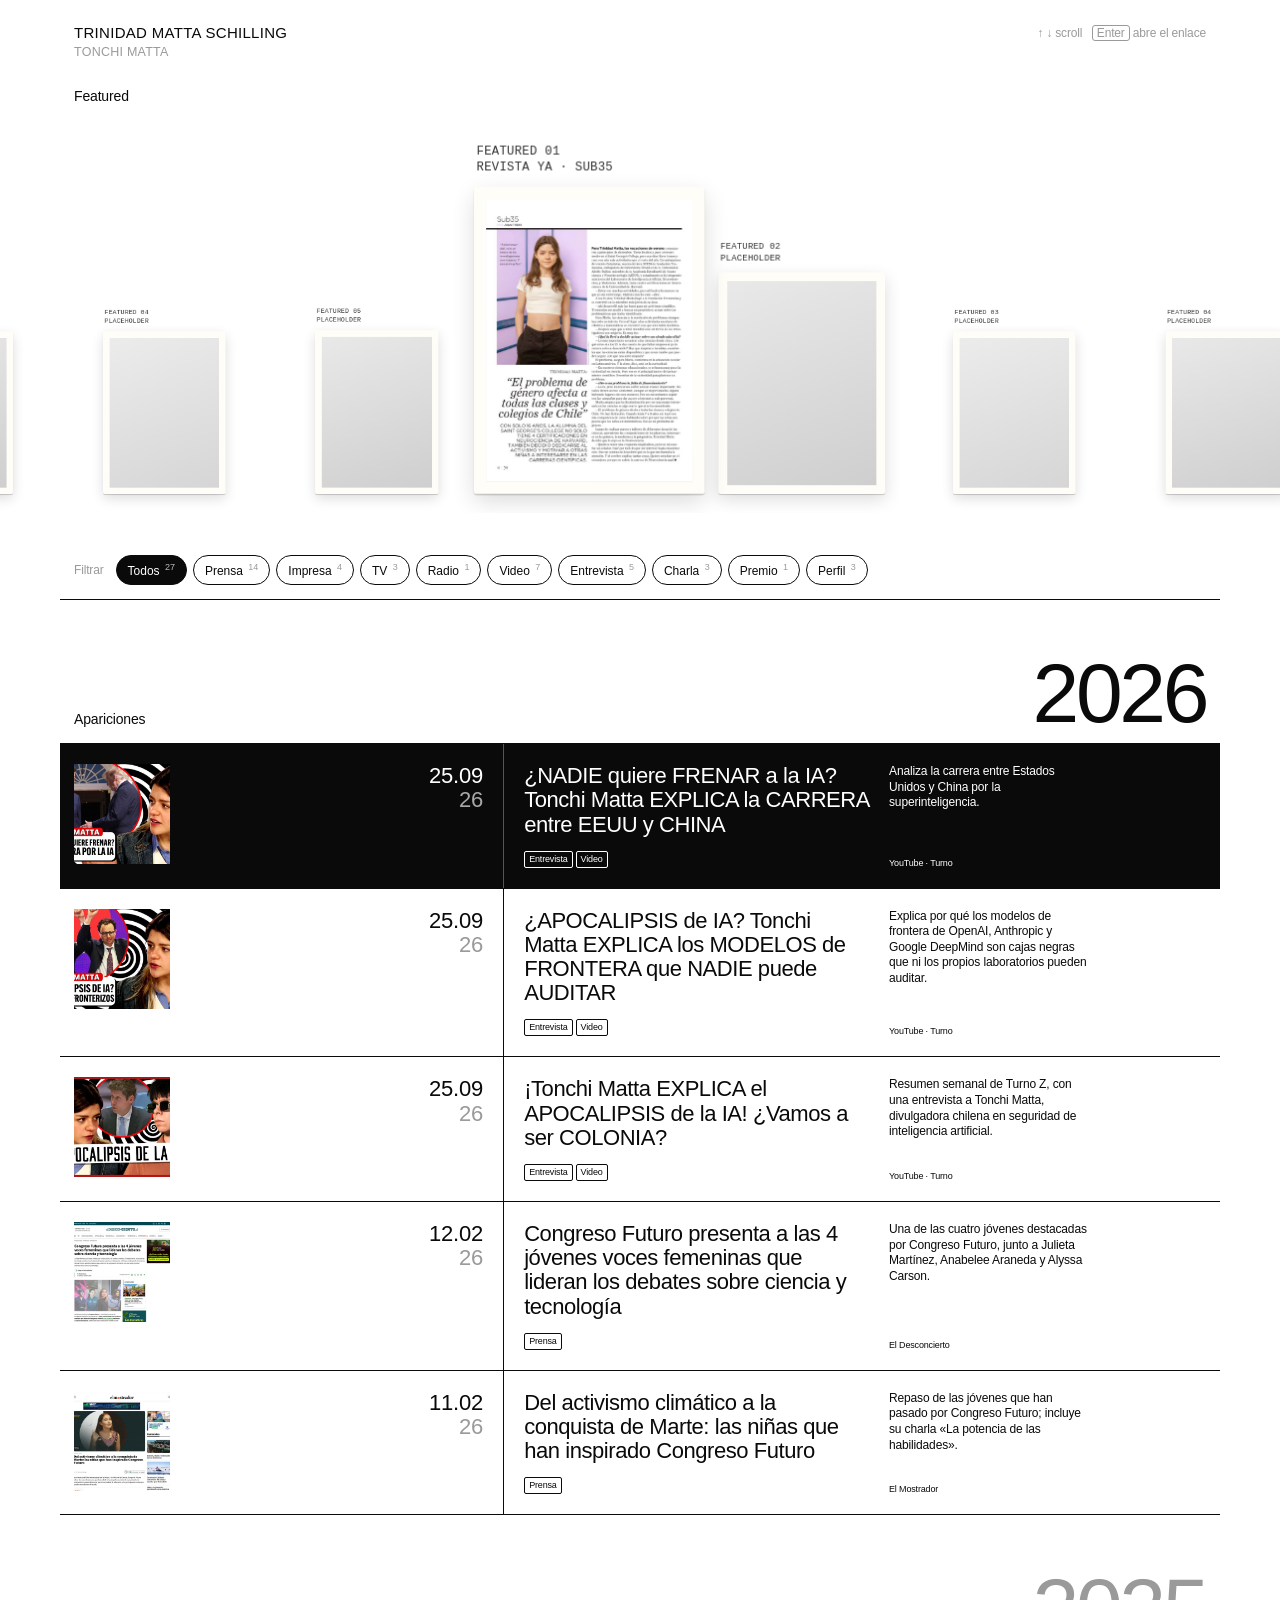
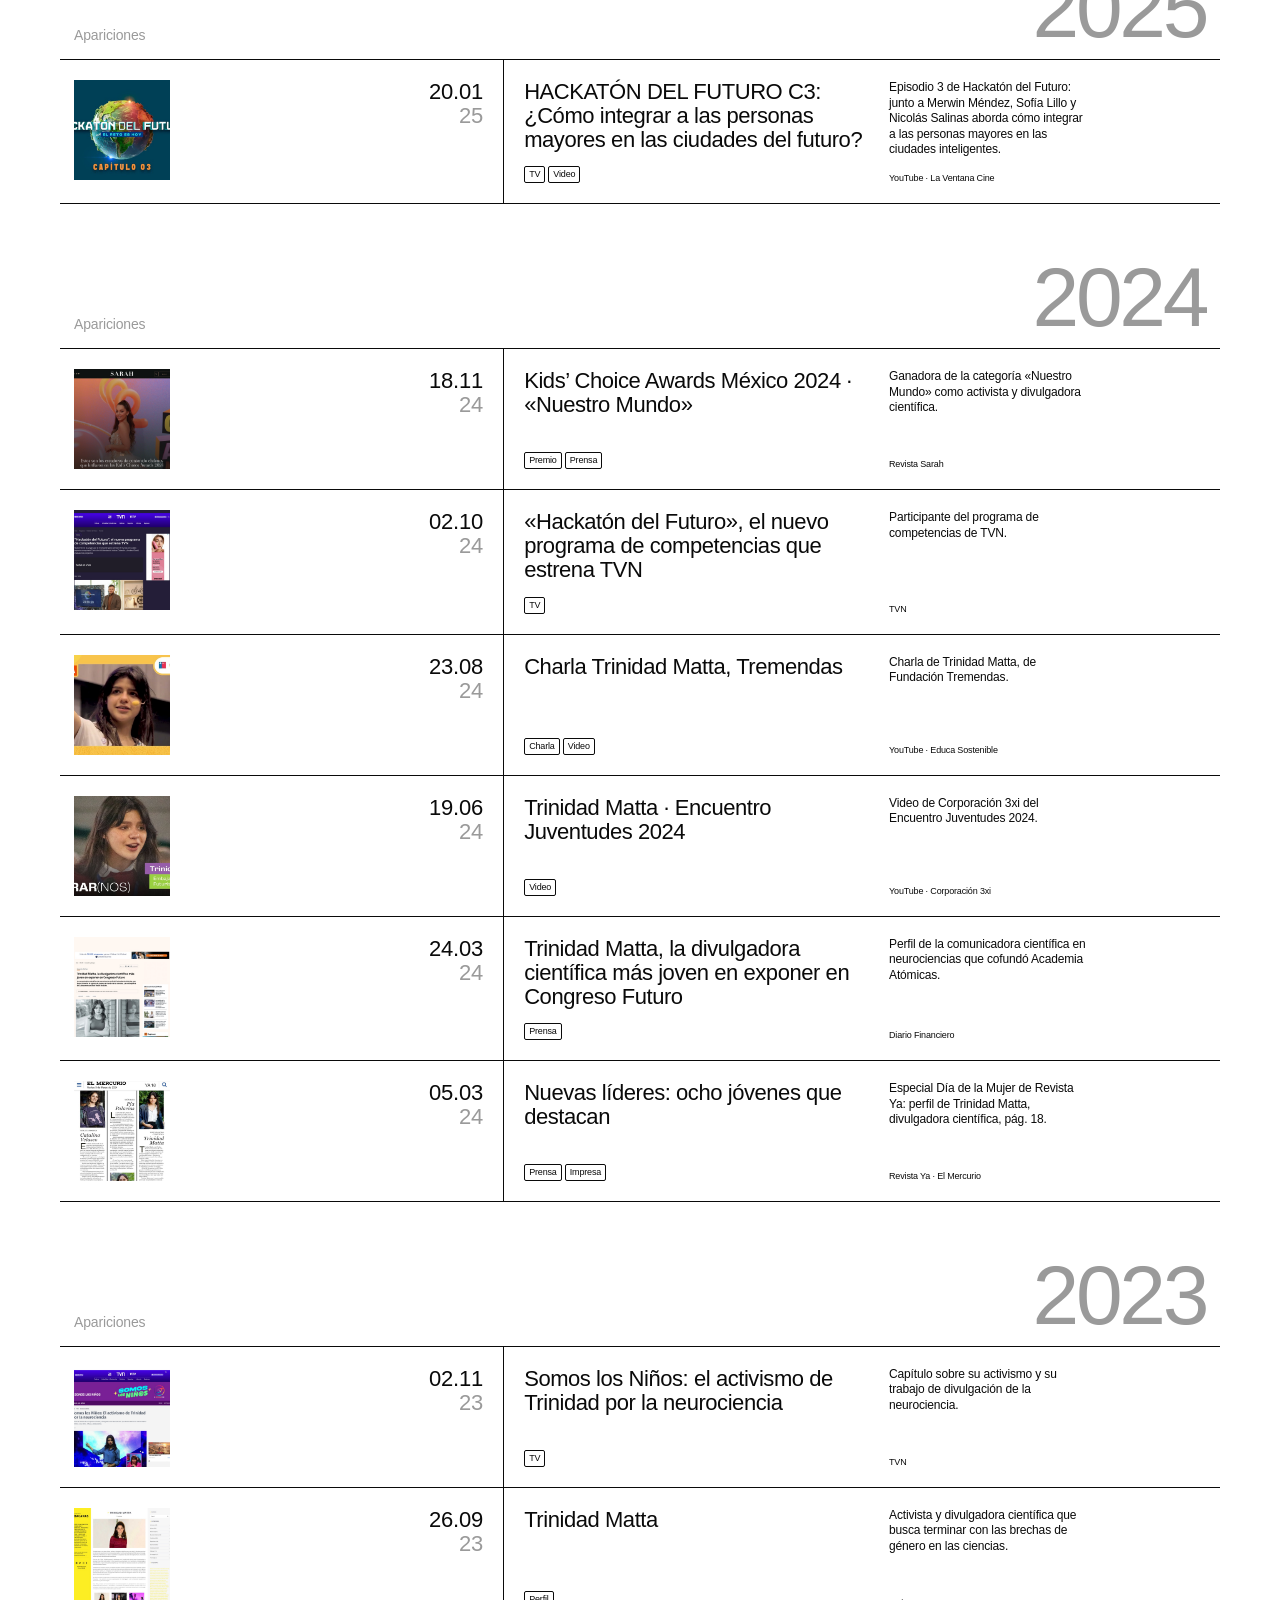
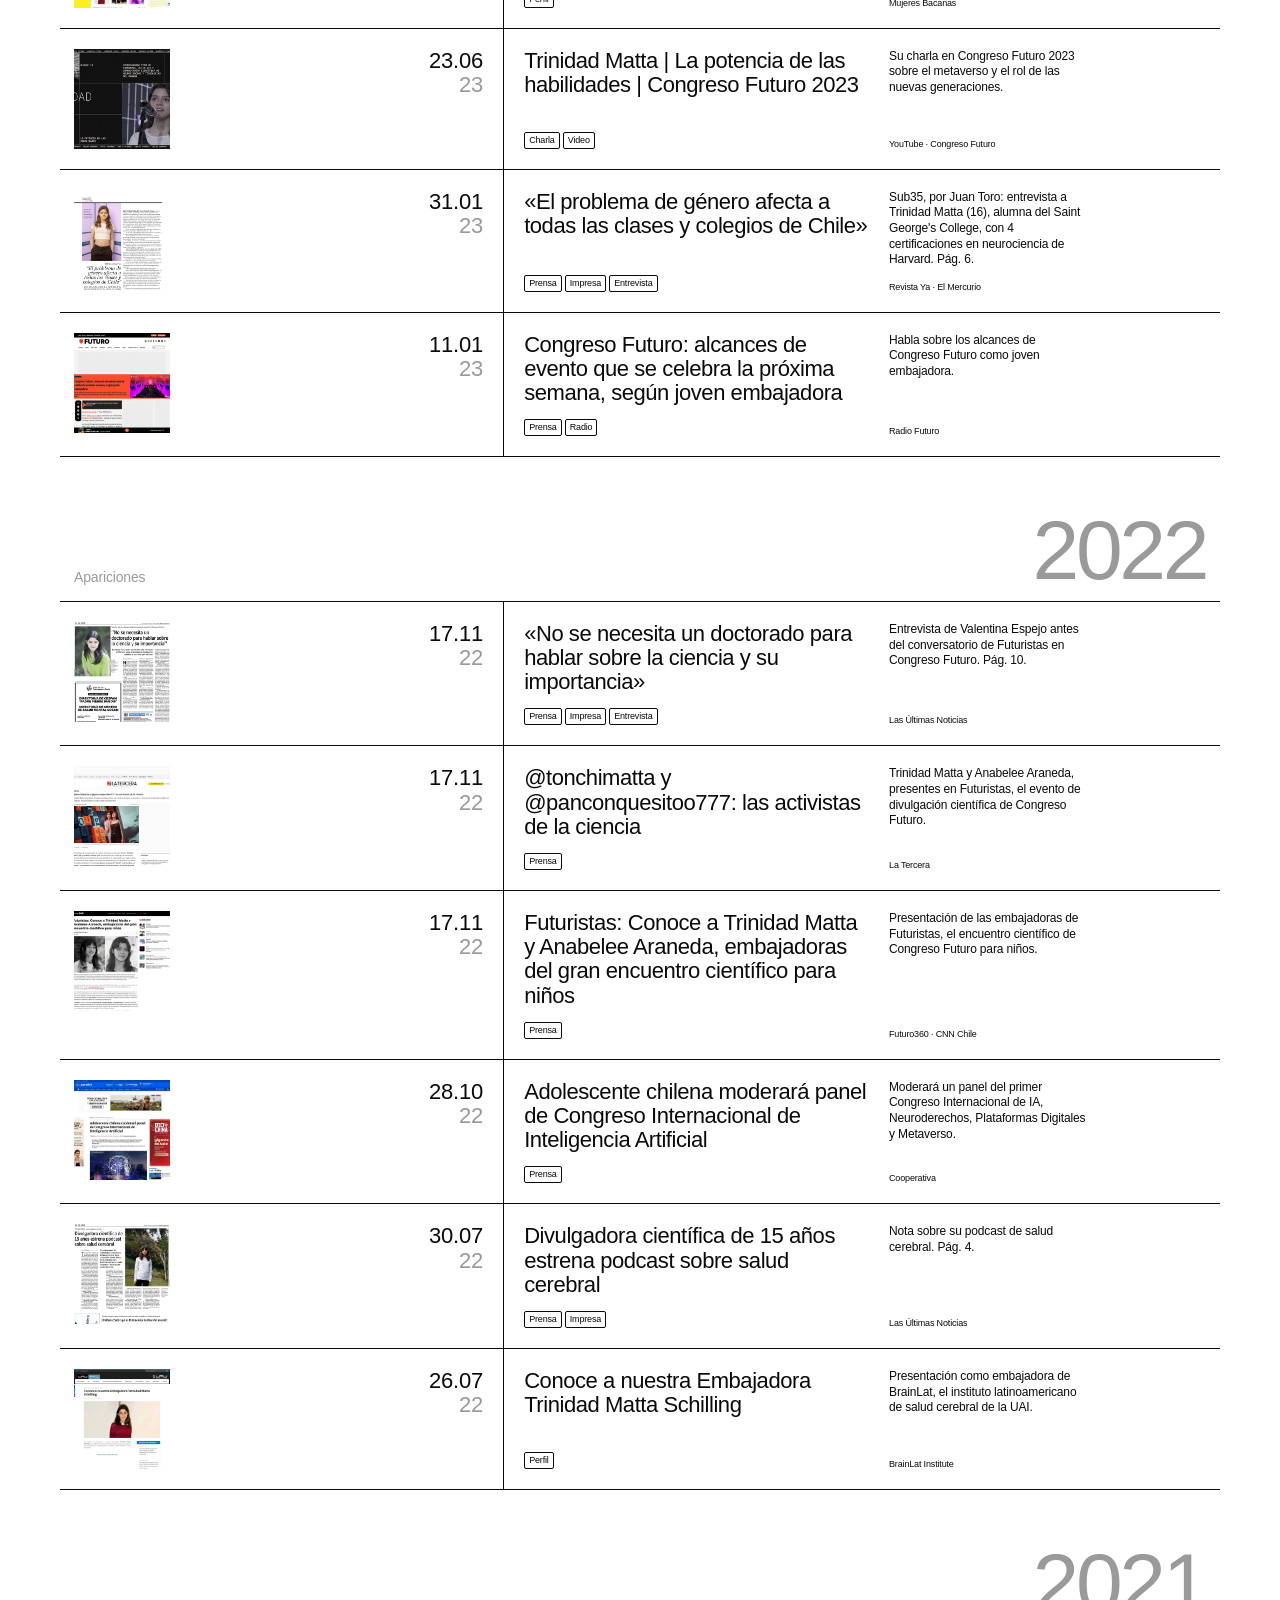
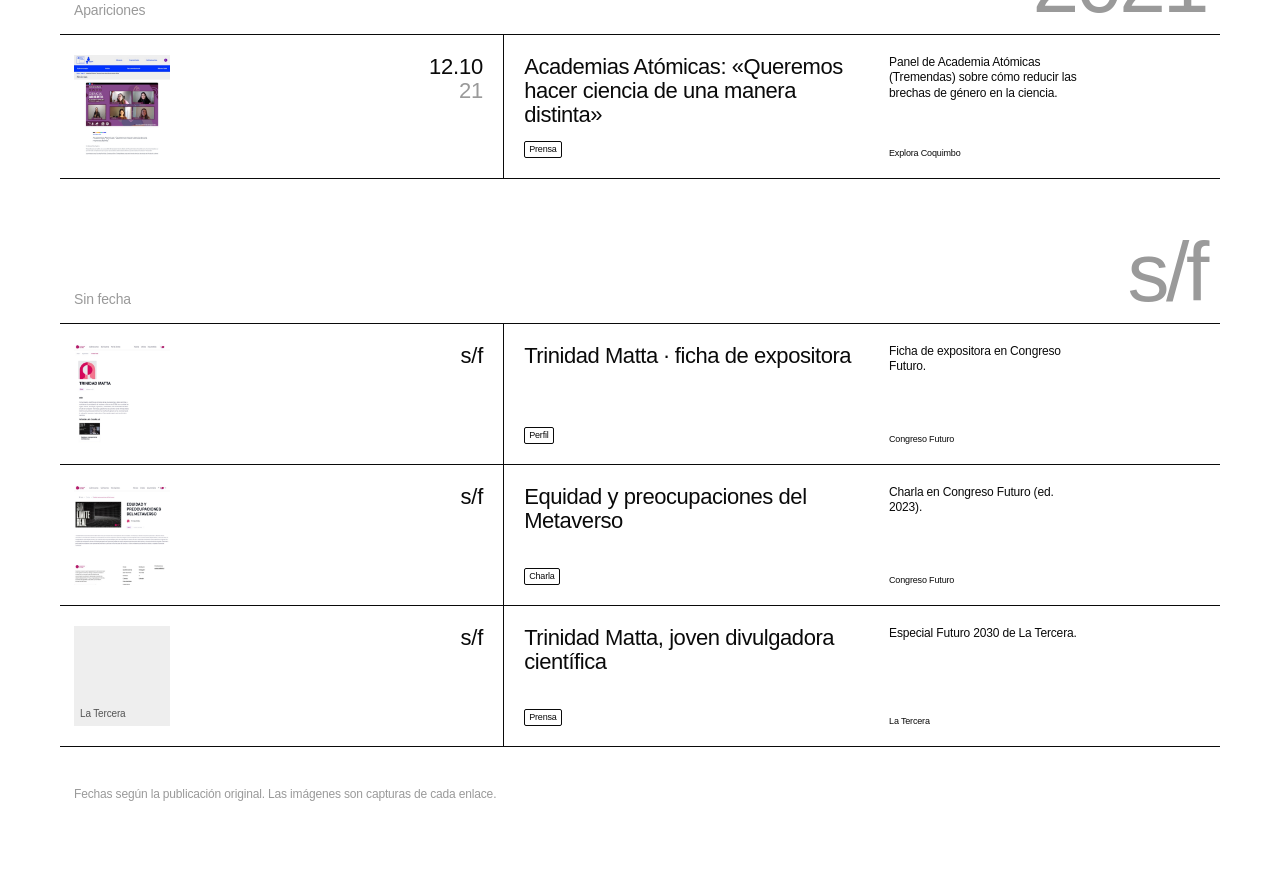
==== 1/index.html @ d07bde45 "Add 1/: press appearances page for Trinidad Matta Schilling Dated list by year with page snapshots, " ====
<!doctype html>
<html lang="es">
<head>
<meta charset="utf-8">
<meta name="viewport" content="width=device-width, initial-scale=1">
<title>Trinidad Matta Schilling · Apariciones</title>
<meta name="description" content="Apariciones en prensa, TV, video y charlas de Trinidad Matta Schilling (Tonchi Matta).">
<style>
  :root { --fg:#0a0a0a; --mute:#9a9a9a; --line:#0a0a0a; --bg:#fff; --pad:14px; }
  * { box-sizing:border-box; }
  html { -webkit-text-size-adjust:100%; }
  body { margin:0; background:var(--bg); color:var(--fg);
    font-family:"Neue Haas Grotesk Text","Helvetica Neue",Helvetica,Arial,sans-serif; letter-spacing:-.01em; }
  main, .wrap { max-width:1180px; margin:0 auto; padding:0 24px 80px; }
  .wrap { padding-bottom:0; }
  .top { display:flex; justify-content:space-between; align-items:flex-start; padding:24px 0 0; }
  .logo { font-size:15px; line-height:1.15; font-weight:500; letter-spacing:.02em; text-transform:uppercase; }
  .logo small { display:block; font-weight:400; color:var(--mute); margin-top:4px; letter-spacing:.02em; }
  .hint { font-size:12px; color:var(--mute); text-align:right; line-height:1.5; }
  kbd { font:inherit; border:1px solid var(--mute); border-radius:3px; padding:0 4px; }

  /* ---------- carrusel featured ---------- */
  .featured { overflow:hidden; margin-top:28px; --cw:170px; --ch:226px; }
  .featured .head { max-width:1180px; margin:0 auto; padding:0 24px 8px; font-size:14px; }
  .stage { position:relative; height:calc(var(--ch) * 1.42 + 80px); isolation:isolate; cursor:grab; touch-action:pan-y; user-select:none; -webkit-user-select:none; }
  .stage.drag { cursor:grabbing; }
  .card { position:absolute; left:50%; bottom:18px; width:var(--cw); margin-left:calc(var(--cw) / -2); transform-origin:50% 100%; will-change:transform; }
  .cap { display:block; font:400 9px/1.3 ui-monospace,"SF Mono",Menlo,monospace; text-transform:uppercase; letter-spacing:.02em; margin:0 0 8px 2px; color:#333; white-space:nowrap; }
  /* borde tipo postal: marco crema, sombra suave, esquinas casi rectas */
  .pc { background:#fffdf7; padding:9px; border-radius:2px; box-shadow:0 1px 1px rgba(0,0,0,.18), 0 6px 18px rgba(0,0,0,.14); }
  .pic { width:100%; height:calc(var(--ch) - 18px); background:linear-gradient(160deg,#e9e9e9,#cfcfcf); }
  .pic img { width:100%; height:100%; object-fit:cover; object-position:top center; display:block; -webkit-user-drag:none; }
  .card[data-href] .pc { cursor:pointer; }
  .card:nth-child(odd) .pic { background:linear-gradient(160deg,#ececec,#d6d6d6); }

  /* ---------- filtros ---------- */
  .filters { position:sticky; top:0; z-index:5; background:var(--bg); display:flex; flex-wrap:wrap; gap:6px; align-items:center;
    padding:14px var(--pad); margin:28px calc(var(--pad) * -1) 0; border-bottom:1px solid var(--line); }
  .filters .lbl { font-size:12px; color:var(--mute); margin-right:6px; }
  .chip { font:inherit; font-size:12px; line-height:1; background:transparent; color:var(--fg); border:1px solid var(--line);
    border-radius:999px; padding:7px 11px; cursor:pointer; }
  .chip sup { font-size:9px; color:var(--mute); margin-left:2px; }
  .chip:hover { background:#efefef; }
  .chip.on { background:var(--fg); color:#fff; }
  .chip.on sup { color:#bbb; }
  .chip:focus-visible { outline:2px solid var(--fg); outline-offset:2px; }

  section[hidden], .row[hidden] { display:none; }
  .year { display:flex; justify-content:space-between; align-items:flex-end; padding:56px var(--pad) 12px; margin:0 calc(var(--pad) * -1); border-bottom:1px solid var(--line); }
  .year h2 { margin:0; font-weight:400; font-size:clamp(48px,8vw,84px); line-height:.9; letter-spacing:-.04em; }
  .year .lbl { font-size:14px; padding-bottom:4px; }
  .year.past h2, .year.past .lbl { color:var(--mute); }

  .row { display:grid; grid-template-columns:minmax(0,38%) minmax(0,34%) minmax(0,28%);
    margin:0 calc(var(--pad) * -1); padding:0 var(--pad);
    border-bottom:1px solid var(--line); color:inherit; text-decoration:none; min-height:140px; cursor:pointer; }
  .row > div { padding:20px 0; }
  .c1 { display:flex; justify-content:space-between; gap:16px; padding-right:20px !important; border-right:1px solid var(--line); }
  .c1 img { width:96px; height:100px; object-fit:cover; object-position:top center; flex:none; background:#eee; display:block; }
  .ph { width:96px; height:100px; flex:none; background:#eee; font-size:10px; line-height:1.15; padding:6px; color:#555; display:flex; align-items:flex-end; }
  .date { text-align:right; font-size:22px; line-height:1.1; font-variant-numeric:tabular-nums; }
  .date .dm { display:block; }
  .date .yy { display:block; color:var(--mute); }
  .c2 { padding-left:20px !important; padding-right:20px !important; display:flex; flex-direction:column; justify-content:space-between; gap:14px; }
  .c2 h3 { margin:0; font-weight:400; font-size:22px; line-height:1.1; letter-spacing:-.02em; }
  .tags { display:flex; flex-wrap:wrap; gap:3px; }
  .tag { font-size:9px; line-height:1; border:1px solid currentColor; border-radius:2px; padding:3px 4px; }
  .c3 { display:flex; flex-direction:column; justify-content:space-between; gap:14px; }
  .c3 p { margin:0; font-size:12px; line-height:1.3; max-width:30ch; }
  .src { font-size:9px; }

  /* fila activa (cursor o posición de scroll): fondo negro, letras blancas */
  .row { transition:background-color .06s linear, color .06s linear; }
  .row.active { background:var(--fg); color:#fff; }
  .row.active .c1 { border-right-color:#555; }
  .row.active .date .yy { color:#a8a8a8; }
  .row.active .ph { background:#222; color:#ccc; }
  .row:focus-visible { outline:2px solid var(--fg); outline-offset:-2px; }

  footer { padding:40px 0 0; font-size:12px; color:var(--mute); }

  @media (max-width:760px) {
    main, .wrap { padding-left:16px; padding-right:16px; }
    main { padding-bottom:60px; }
    .hint { display:none; }
    .featured { --cw:120px; --ch:160px; }
    .featured .head { padding:0 16px 8px; }
    .row { grid-template-columns:110px 1fr; min-height:0; }
    .c1 { flex-direction:column; border-right:0; padding-right:12px !important; }
    .c1 img, .ph { width:90px; height:94px; }
    .date { text-align:left; font-size:18px; }
    .c2 { padding-left:0 !important; padding-right:0 !important; }
    .c3 { grid-column:2; padding-top:0 !important; }
    .c2 h3 { font-size:19px; }
  }
</style>
</head>
<body>
<div class="wrap">
  <div class="top">
    <div class="logo">Trinidad Matta Schilling<small>Tonchi Matta</small></div>
    <div class="hint">↑ ↓ scroll &nbsp; <kbd>Enter</kbd> abre el enlace</div>
  </div>
</div>

<div class="featured" aria-label="Destacados">
  <div class="head">Featured</div>
  <div class="stage" id="stage">
      <div class="card" data-href="snapshots/ya-sub35-full.jpg"><span class="cap">FEATURED 01<br>Revista Ya · Sub35</span><div class="pc"><div class="pic"><img src="snapshots/ya-sub35.jpg" alt="Revista Ya · Sub35" draggable="false"></div></div></div>
      <div class="card" data-i="1"><span class="cap">FEATURED 02<br>Placeholder</span><div class="pc"><div class="pic"></div></div></div>
      <div class="card" data-i="2"><span class="cap">FEATURED 03<br>Placeholder</span><div class="pc"><div class="pic"></div></div></div>
      <div class="card" data-i="3"><span class="cap">FEATURED 04<br>Placeholder</span><div class="pc"><div class="pic"></div></div></div>
      <div class="card" data-i="4"><span class="cap">FEATURED 05<br>Placeholder</span><div class="pc"><div class="pic"></div></div></div>
  </div>
</div>

<main>
  <nav class="filters" id="filters" aria-label="Filtrar apariciones"><span class="lbl">Filtrar</span>
    <button type="button" class="chip on" data-f="todos">Todos <sup>27</sup></button>
    <button type="button" class="chip" data-f="prensa">Prensa <sup>14</sup></button>
    <button type="button" class="chip" data-f="impresa">Impresa <sup>4</sup></button>
    <button type="button" class="chip" data-f="tv">TV <sup>3</sup></button>
    <button type="button" class="chip" data-f="radio">Radio <sup>1</sup></button>
    <button type="button" class="chip" data-f="video">Video <sup>7</sup></button>
    <button type="button" class="chip" data-f="entrevista">Entrevista <sup>5</sup></button>
    <button type="button" class="chip" data-f="charla">Charla <sup>3</sup></button>
    <button type="button" class="chip" data-f="premio">Premio <sup>1</sup></button>
    <button type="button" class="chip" data-f="perfil">Perfil <sup>3</sup></button>
  </nav>
  <section>
    <header class="year"><span class="lbl">Apariciones</span><h2>2026</h2></header>
    <a class="row" href="https://www.youtube.com/watch?v=pMkrsQQH_es" target="_blank" rel="noopener noreferrer" data-tags="entrevista video">
      <div class="c1"><img src="snapshots/yt-turno-carrera.jpg" alt="Captura de YouTube · Turno" loading="lazy" width="192" height="200"><time class="date" datetime="2026-09-25"><span class="dm">25.09</span><span class="yy">26</span></time></div>
      <div class="c2"><h3>¿NADIE quiere FRENAR a la IA? Tonchi Matta EXPLICA la CARRERA entre EEUU y CHINA</h3><div class="tags"><span class="tag">Entrevista</span><span class="tag">Video</span></div></div>
      <div class="c3"><p>Analiza la carrera entre Estados Unidos y China por la superinteligencia.</p><span class="src">YouTube · Turno</span></div>
    </a>
    <a class="row" href="https://www.youtube.com/watch?v=b55u00sS_bw" target="_blank" rel="noopener noreferrer" data-tags="entrevista video">
      <div class="c1"><img src="snapshots/yt-turno-frontera.jpg" alt="Captura de YouTube · Turno" loading="lazy" width="192" height="200"><time class="date" datetime="2026-09-25"><span class="dm">25.09</span><span class="yy">26</span></time></div>
      <div class="c2"><h3>¿APOCALIPSIS de IA? Tonchi Matta EXPLICA los MODELOS de FRONTERA que NADIE puede AUDITAR</h3><div class="tags"><span class="tag">Entrevista</span><span class="tag">Video</span></div></div>
      <div class="c3"><p>Explica por qué los modelos de frontera de OpenAI, Anthropic y Google DeepMind son cajas negras que ni los propios laboratorios pueden auditar.</p><span class="src">YouTube · Turno</span></div>
    </a>
    <a class="row" href="https://www.youtube.com/watch?v=8G932s3o1ao" target="_blank" rel="noopener noreferrer" data-tags="entrevista video">
      <div class="c1"><img src="snapshots/yt-turno-colonia.jpg" alt="Captura de YouTube · Turno" loading="lazy" width="192" height="200"><time class="date" datetime="2026-09-25"><span class="dm">25.09</span><span class="yy">26</span></time></div>
      <div class="c2"><h3>¡Tonchi Matta EXPLICA el APOCALIPSIS de la IA! ¿Vamos a ser COLONIA?</h3><div class="tags"><span class="tag">Entrevista</span><span class="tag">Video</span></div></div>
      <div class="c3"><p>Resumen semanal de Turno Z, con una entrevista a Tonchi Matta, divulgadora chilena en seguridad de inteligencia artificial.</p><span class="src">YouTube · Turno</span></div>
    </a>
    <a class="row" href="https://eldesconcierto.cl/2026/02/12/congreso-futuro-presenta-a-las-4-jovenes-voces-femeninas-que-lideran-los-debates-sobre-ciencia-y-tecnologia" target="_blank" rel="noopener noreferrer" data-tags="prensa">
      <div class="c1"><img src="snapshots/desconcierto.jpg" alt="Captura de El Desconcierto" loading="lazy" width="192" height="200"><time class="date" datetime="2026-02-12"><span class="dm">12.02</span><span class="yy">26</span></time></div>
      <div class="c2"><h3>Congreso Futuro presenta a las 4 jóvenes voces femeninas que lideran los debates sobre ciencia y tecnología</h3><div class="tags"><span class="tag">Prensa</span></div></div>
      <div class="c3"><p>Una de las cuatro jóvenes destacadas por Congreso Futuro, junto a Julieta Martínez, Anabelee Araneda y Alyssa Carson.</p><span class="src">El Desconcierto</span></div>
    </a>
    <a class="row" href="https://www.elmostrador.cl/braga/2026/02/11/del-activismo-climatico-a-la-conquista-de-marte-las-ninas-que-han-inspirado-congreso-futuro/" target="_blank" rel="noopener noreferrer" data-tags="prensa">
      <div class="c1"><img src="snapshots/mostrador.jpg" alt="Captura de El Mostrador" loading="lazy" width="192" height="200"><time class="date" datetime="2026-02-11"><span class="dm">11.02</span><span class="yy">26</span></time></div>
      <div class="c2"><h3>Del activismo climático a la conquista de Marte: las niñas que han inspirado Congreso Futuro</h3><div class="tags"><span class="tag">Prensa</span></div></div>
      <div class="c3"><p>Repaso de las jóvenes que han pasado por Congreso Futuro; incluye su charla «La potencia de las habilidades».</p><span class="src">El Mostrador</span></div>
    </a>
  </section>
  <section>
    <header class="year past"><span class="lbl">Apariciones</span><h2>2025</h2></header>
    <a class="row" href="https://www.youtube.com/watch?v=N8d9qmr88DA" target="_blank" rel="noopener noreferrer" data-tags="tv video">
      <div class="c1"><img src="snapshots/yt-hackaton-c3.jpg" alt="Captura de YouTube · La Ventana Cine" loading="lazy" width="192" height="200"><time class="date" datetime="2025-01-20"><span class="dm">20.01</span><span class="yy">25</span></time></div>
      <div class="c2"><h3>HACKATÓN DEL FUTURO C3: ¿Cómo integrar a las personas mayores en las ciudades del futuro?</h3><div class="tags"><span class="tag">TV</span><span class="tag">Video</span></div></div>
      <div class="c3"><p>Episodio 3 de Hackatón del Futuro: junto a Merwin Méndez, Sofía Lillo y Nicolás Salinas aborda cómo integrar a las personas mayores en las ciudades inteligentes.</p><span class="src">YouTube · La Ventana Cine</span></div>
    </a>
  </section>
  <section>
    <header class="year past"><span class="lbl">Apariciones</span><h2>2024</h2></header>
    <a class="row" href="https://www.revistasarah.cl/estos-son-los-creadores-de-contenido-chilenos-que-brillaron-en-los-kids-choice-awards-2024/" target="_blank" rel="noopener noreferrer" data-tags="premio prensa">
      <div class="c1"><img src="snapshots/kca-sarah.jpg" alt="Captura de Revista Sarah" loading="lazy" width="192" height="200"><time class="date" datetime="2024-11-18"><span class="dm">18.11</span><span class="yy">24</span></time></div>
      <div class="c2"><h3>Kids’ Choice Awards México 2024 · «Nuestro Mundo»</h3><div class="tags"><span class="tag">Premio</span><span class="tag">Prensa</span></div></div>
      <div class="c3"><p>Ganadora de la categoría «Nuestro Mundo» como activista y divulgadora científica.</p><span class="src">Revista Sarah</span></div>
    </a>
    <a class="row" href="https://www.tvn.cl/programas/hackaton-del-futuro/noticias/hackaton-del-futuro-el-nuevo-programa-de-competencias-que-estrena-tvn" target="_blank" rel="noopener noreferrer" data-tags="tv">
      <div class="c1"><img src="snapshots/tvn-hackaton.jpg" alt="Captura de TVN" loading="lazy" width="192" height="200"><time class="date" datetime="2024-10-02"><span class="dm">02.10</span><span class="yy">24</span></time></div>
      <div class="c2"><h3>«Hackatón del Futuro», el nuevo programa de competencias que estrena TVN</h3><div class="tags"><span class="tag">TV</span></div></div>
      <div class="c3"><p>Participante del programa de competencias de TVN.</p><span class="src">TVN</span></div>
    </a>
    <a class="row" href="https://www.youtube.com/watch?v=z6FZFXczQyA" target="_blank" rel="noopener noreferrer" data-tags="charla video">
      <div class="c1"><img src="snapshots/yt-educa-sostenible.jpg" alt="Captura de YouTube · Educa Sostenible" loading="lazy" width="192" height="200"><time class="date" datetime="2024-08-23"><span class="dm">23.08</span><span class="yy">24</span></time></div>
      <div class="c2"><h3>Charla Trinidad Matta, Tremendas</h3><div class="tags"><span class="tag">Charla</span><span class="tag">Video</span></div></div>
      <div class="c3"><p>Charla de Trinidad Matta, de Fundación Tremendas.</p><span class="src">YouTube · Educa Sostenible</span></div>
    </a>
    <a class="row" href="https://www.youtube.com/watch?v=vcy9z02bwTA" target="_blank" rel="noopener noreferrer" data-tags="video">
      <div class="c1"><img src="snapshots/yt-3xi-juventudes.jpg" alt="Captura de YouTube · Corporación 3xi" loading="lazy" width="192" height="200"><time class="date" datetime="2024-06-19"><span class="dm">19.06</span><span class="yy">24</span></time></div>
      <div class="c2"><h3>Trinidad Matta · Encuentro Juventudes 2024</h3><div class="tags"><span class="tag">Video</span></div></div>
      <div class="c3"><p>Video de Corporación 3xi del Encuentro Juventudes 2024.</p><span class="src">YouTube · Corporación 3xi</span></div>
    </a>
    <a class="row" href="https://www.df.cl/df-lab/innovacion-y-startups/trinidad-matta-la-divulgadora-cientifica-mas-joven-en-exponer-en" target="_blank" rel="noopener noreferrer" data-tags="prensa">
      <div class="c1"><img src="snapshots/df.jpg" alt="Captura de Diario Financiero" loading="lazy" width="192" height="200"><time class="date" datetime="2024-03-24"><span class="dm">24.03</span><span class="yy">24</span></time></div>
      <div class="c2"><h3>Trinidad Matta, la divulgadora científica más joven en exponer en Congreso Futuro</h3><div class="tags"><span class="tag">Prensa</span></div></div>
      <div class="c3"><p>Perfil de la comunicadora científica en neurociencias que cofundó Academia Atómicas.</p><span class="src">Diario Financiero</span></div>
    </a>
    <a class="row" href="snapshots/ya-pag18-full.jpg" target="_blank" rel="noopener noreferrer" data-tags="prensa impresa">
      <div class="c1"><img src="snapshots/ya-pag18.jpg" alt="Captura de Revista Ya · El Mercurio" loading="lazy" width="192" height="200"><time class="date" datetime="2024-03-05"><span class="dm">05.03</span><span class="yy">24</span></time></div>
      <div class="c2"><h3>Nuevas líderes: ocho jóvenes que destacan</h3><div class="tags"><span class="tag">Prensa</span><span class="tag">Impresa</span></div></div>
      <div class="c3"><p>Especial Día de la Mujer de Revista Ya: perfil de Trinidad Matta, divulgadora científica, pág. 18.</p><span class="src">Revista Ya · El Mercurio</span></div>
    </a>
  </section>
  <section>
    <header class="year past"><span class="lbl">Apariciones</span><h2>2023</h2></header>
    <a class="row" href="https://www.tvn.cl/ntv/somos-los-ninos/capitulos/somos-los-ninos-el-activismo-de-trinidad-por-la-neurociencia" target="_blank" rel="noopener noreferrer" data-tags="tv">
      <div class="c1"><img src="snapshots/tvn-somos.jpg" alt="Captura de TVN" loading="lazy" width="192" height="200"><time class="date" datetime="2023-11-02"><span class="dm">02.11</span><span class="yy">23</span></time></div>
      <div class="c2"><h3>Somos los Niños: el activismo de Trinidad por la neurociencia</h3><div class="tags"><span class="tag">TV</span></div></div>
      <div class="c3"><p>Capítulo sobre su activismo y su trabajo de divulgación de la neurociencia.</p><span class="src">TVN</span></div>
    </a>
    <a class="row" href="https://mujeresbacanas.com/trinidad-matta/" target="_blank" rel="noopener noreferrer" data-tags="perfil">
      <div class="c1"><img src="snapshots/mujeresbacanas.jpg" alt="Captura de Mujeres Bacanas" loading="lazy" width="192" height="200"><time class="date" datetime="2023-09-26"><span class="dm">26.09</span><span class="yy">23</span></time></div>
      <div class="c2"><h3>Trinidad Matta</h3><div class="tags"><span class="tag">Perfil</span></div></div>
      <div class="c3"><p>Activista y divulgadora científica que busca terminar con las brechas de género en las ciencias.</p><span class="src">Mujeres Bacanas</span></div>
    </a>
    <a class="row" href="https://www.youtube.com/watch?v=-7VgNIcVh4M" target="_blank" rel="noopener noreferrer" data-tags="charla video">
      <div class="c1"><img src="snapshots/yt-congreso-futuro.jpg" alt="Captura de YouTube · Congreso Futuro" loading="lazy" width="192" height="200"><time class="date" datetime="2023-06-23"><span class="dm">23.06</span><span class="yy">23</span></time></div>
      <div class="c2"><h3>Trinidad Matta | La potencia de las habilidades | Congreso Futuro 2023</h3><div class="tags"><span class="tag">Charla</span><span class="tag">Video</span></div></div>
      <div class="c3"><p>Su charla en Congreso Futuro 2023 sobre el metaverso y el rol de las nuevas generaciones.</p><span class="src">YouTube · Congreso Futuro</span></div>
    </a>
    <a class="row" href="snapshots/ya-sub35-full.jpg" target="_blank" rel="noopener noreferrer" data-tags="prensa impresa entrevista">
      <div class="c1"><img src="snapshots/ya-sub35.jpg" alt="Captura de Revista Ya · El Mercurio" loading="lazy" width="192" height="200"><time class="date" datetime="2023-01-31"><span class="dm">31.01</span><span class="yy">23</span></time></div>
      <div class="c2"><h3>«El problema de género afecta a todas las clases y colegios de Chile»</h3><div class="tags"><span class="tag">Prensa</span><span class="tag">Impresa</span><span class="tag">Entrevista</span></div></div>
      <div class="c3"><p>Sub35, por Juan Toro: entrevista a Trinidad Matta (16), alumna del Saint George&#x27;s College, con 4 certificaciones en neurociencia de Harvard. Pág. 6.</p><span class="src">Revista Ya · El Mercurio</span></div>
    </a>
    <a class="row" href="https://www.futuro.cl/2023/01/congreso-futuro-alcances-de-evento-que-se-celebra-la-prox-semana-segun-joven-embajadora/" target="_blank" rel="noopener noreferrer" data-tags="prensa radio">
      <div class="c1"><img src="snapshots/radiofuturo.jpg" alt="Captura de Radio Futuro" loading="lazy" width="192" height="200"><time class="date" datetime="2023-01-11"><span class="dm">11.01</span><span class="yy">23</span></time></div>
      <div class="c2"><h3>Congreso Futuro: alcances de evento que se celebra la próxima semana, según joven embajadora</h3><div class="tags"><span class="tag">Prensa</span><span class="tag">Radio</span></div></div>
      <div class="c3"><p>Habla sobre los alcances de Congreso Futuro como joven embajadora.</p><span class="src">Radio Futuro</span></div>
    </a>
  </section>
  <section>
    <header class="year past"><span class="lbl">Apariciones</span><h2>2022</h2></header>
    <a class="row" href="https://www.lun.com/Pages/NewsDetail.aspx?dt=2022-11-17&amp;SupplementId=0&amp;BodyID=0&amp;PaginaId=10&amp;r=w" target="_blank" rel="noopener noreferrer" data-tags="prensa impresa entrevista">
      <div class="c1"><img src="snapshots/lun-2022-11-17.jpg" alt="Captura de Las Últimas Noticias" loading="lazy" width="192" height="200"><time class="date" datetime="2022-11-17"><span class="dm">17.11</span><span class="yy">22</span></time></div>
      <div class="c2"><h3>«No se necesita un doctorado para hablar sobre la ciencia y su importancia»</h3><div class="tags"><span class="tag">Prensa</span><span class="tag">Impresa</span><span class="tag">Entrevista</span></div></div>
      <div class="c3"><p>Entrevista de Valentina Espejo antes del conversatorio de Futuristas en Congreso Futuro. Pág. 10.</p><span class="src">Las Últimas Noticias</span></div>
    </a>
    <a class="row" href="https://www.latercera.com/que-pasa/noticia/tonchimatta-y-panconquesito777-las-activistas-de-la-ciencia/AD5KL4FBTNBU5MLWHBR55INXM4/" target="_blank" rel="noopener noreferrer" data-tags="prensa">
      <div class="c1"><img src="snapshots/latercera-activistas.jpg" alt="Captura de La Tercera" loading="lazy" width="192" height="200"><time class="date" datetime="2022-11-17"><span class="dm">17.11</span><span class="yy">22</span></time></div>
      <div class="c2"><h3>@tonchimatta y @panconquesitoo777: las activistas de la ciencia</h3><div class="tags"><span class="tag">Prensa</span></div></div>
      <div class="c3"><p>Trinidad Matta y Anabelee Araneda, presentes en Futuristas, el evento de divulgación científica de Congreso Futuro.</p><span class="src">La Tercera</span></div>
    </a>
    <a class="row" href="https://futuro360.cnnchile.com/sociedad/futuristas-conoce-a-trinidad-matta-y-anabelee-araneda-embajadoras-del-gran-encuentro-cientifico-para-ninos/" target="_blank" rel="noopener noreferrer" data-tags="prensa">
      <div class="c1"><img src="snapshots/futuro360.jpg" alt="Captura de Futuro360 · CNN Chile" loading="lazy" width="192" height="200"><time class="date" datetime="2022-11-17"><span class="dm">17.11</span><span class="yy">22</span></time></div>
      <div class="c2"><h3>Futuristas: Conoce a Trinidad Matta y Anabelee Araneda, embajadoras del gran encuentro científico para niños</h3><div class="tags"><span class="tag">Prensa</span></div></div>
      <div class="c3"><p>Presentación de las embajadoras de Futuristas, el encuentro científico de Congreso Futuro para niños.</p><span class="src">Futuro360 · CNN Chile</span></div>
    </a>
    <a class="row" href="https://www.cooperativa.cl/noticias/sociedad/ciencia/congreso-futuro/adolescente-chilena-moderara-panel-de-congreso-internacional-de/2022-10-28/120549.html" target="_blank" rel="noopener noreferrer" data-tags="prensa">
      <div class="c1"><img src="snapshots/cooperativa.jpg" alt="Captura de Cooperativa" loading="lazy" width="192" height="200"><time class="date" datetime="2022-10-28"><span class="dm">28.10</span><span class="yy">22</span></time></div>
      <div class="c2"><h3>Adolescente chilena moderará panel de Congreso Internacional de Inteligencia Artificial</h3><div class="tags"><span class="tag">Prensa</span></div></div>
      <div class="c3"><p>Moderará un panel del primer Congreso Internacional de IA, Neuroderechos, Plataformas Digitales y Metaverso.</p><span class="src">Cooperativa</span></div>
    </a>
    <a class="row" href="https://www.lun.com/Pages/NewsDetail.aspx?dt=2022-07-30&amp;SupplementId=0&amp;BodyID=0&amp;PaginaId=4&amp;r=w" target="_blank" rel="noopener noreferrer" data-tags="prensa impresa">
      <div class="c1"><img src="snapshots/lun-2022-07-30.jpg" alt="Captura de Las Últimas Noticias" loading="lazy" width="192" height="200"><time class="date" datetime="2022-07-30"><span class="dm">30.07</span><span class="yy">22</span></time></div>
      <div class="c2"><h3>Divulgadora científica de 15 años estrena podcast sobre salud cerebral</h3><div class="tags"><span class="tag">Prensa</span><span class="tag">Impresa</span></div></div>
      <div class="c3"><p>Nota sobre su podcast de salud cerebral. Pág. 4.</p><span class="src">Las Últimas Noticias</span></div>
    </a>
    <a class="row" href="https://brainlat.uai.cl/conoce-a-nuestra-embajadora-trinidad-matta-schilling/" target="_blank" rel="noopener noreferrer" data-tags="perfil">
      <div class="c1"><img src="snapshots/brainlat.jpg" alt="Captura de BrainLat Institute" loading="lazy" width="192" height="200"><time class="date" datetime="2022-07-26"><span class="dm">26.07</span><span class="yy">22</span></time></div>
      <div class="c2"><h3>Conoce a nuestra Embajadora Trinidad Matta Schilling</h3><div class="tags"><span class="tag">Perfil</span></div></div>
      <div class="c3"><p>Presentación como embajadora de BrainLat, el instituto latinoamericano de salud cerebral de la UAI.</p><span class="src">BrainLat Institute</span></div>
    </a>
  </section>
  <section>
    <header class="year past"><span class="lbl">Apariciones</span><h2>2021</h2></header>
    <a class="row" href="https://www.explora.cl/coquimbo/academias-atomicas-queremos-hacer-ciencia-de-una-manera-distinta/" target="_blank" rel="noopener noreferrer" data-tags="prensa">
      <div class="c1"><img src="snapshots/explora.jpg" alt="Captura de Explora Coquimbo" loading="lazy" width="192" height="200"><time class="date" datetime="2021-10-12"><span class="dm">12.10</span><span class="yy">21</span></time></div>
      <div class="c2"><h3>Academias Atómicas: «Queremos hacer ciencia de una manera distinta»</h3><div class="tags"><span class="tag">Prensa</span></div></div>
      <div class="c3"><p>Panel de Academia Atómicas (Tremendas) sobre cómo reducir las brechas de género en la ciencia.</p><span class="src">Explora Coquimbo</span></div>
    </a>
  </section>
  <section>
    <header class="year past"><span class="lbl">Sin fecha</span><h2>s/f</h2></header>
    <a class="row" href="https://www.congresofuturo.cl/expositores/trinidad-matta" target="_blank" rel="noopener noreferrer" data-tags="perfil">
      <div class="c1"><img src="snapshots/cf-expositora.jpg" alt="Captura de Congreso Futuro" loading="lazy" width="192" height="200"><time class="date"><span class="dm">s/f</span></time></div>
      <div class="c2"><h3>Trinidad Matta · ficha de expositora</h3><div class="tags"><span class="tag">Perfil</span></div></div>
      <div class="c3"><p>Ficha de expositora en Congreso Futuro.</p><span class="src">Congreso Futuro</span></div>
    </a>
    <a class="row" href="https://congresofuturo.cl/charlas/equidad-y-preocupaciones-del-metaverso" target="_blank" rel="noopener noreferrer" data-tags="charla">
      <div class="c1"><img src="snapshots/cf-charla.jpg" alt="Captura de Congreso Futuro" loading="lazy" width="192" height="200"><time class="date"><span class="dm">s/f</span></time></div>
      <div class="c2"><h3>Equidad y preocupaciones del Metaverso</h3><div class="tags"><span class="tag">Charla</span></div></div>
      <div class="c3"><p>Charla en Congreso Futuro (ed. 2023).</p><span class="src">Congreso Futuro</span></div>
    </a>
    <a class="row" href="https://especiales.latercera.com/futuro2030/ent-trinidad-matta.html" target="_blank" rel="noopener noreferrer" data-tags="prensa">
      <div class="c1"><div class="ph" aria-hidden="true">La Tercera</div><time class="date"><span class="dm">s/f</span></time></div>
      <div class="c2"><h3>Trinidad Matta, joven divulgadora científica</h3><div class="tags"><span class="tag">Prensa</span></div></div>
      <div class="c3"><p>Especial Futuro 2030 de La Tercera.</p><span class="src">La Tercera</span></div>
    </a>
  </section>
  <footer>Fechas según la publicación original. Las imágenes son capturas de cada enlace.</footer>
</main>

<script>
/* ===== carrusel: loop continuo, la tarjeta del centro es la más grande ===== */
(function () {
  var stage = document.getElementById('stage');
  var base = Array.prototype.slice.call(stage.querySelectorAll('.card'));
  // duplicar el set para que el loop cubra pantallas anchas sin "saltos" en los bordes
  base.forEach(function (c) { var d = c.cloneNode(true); d.setAttribute('aria-hidden', 'true'); stage.appendChild(d); });
  var cards = Array.prototype.slice.call(stage.querySelectorAll('.card'));
  var N = cards.length, pitch = 0, total = 0, offset = 0, last = 0, hover = false, dragging = false, sx = 0, so = 0, downCard = null, moved = 0;
  var reduce = window.matchMedia && matchMedia('(prefers-reduced-motion: reduce)').matches;
  var SPEED = 26;              // px por segundo
  var MIN = 0.72, MAX = 1.42;  // escala de los extremos / del centro

  function measure() { pitch = cards[0].offsetWidth * 1.25; total = N * pitch; }
  function frame(ts) {
    var dt = last ? Math.min(0.05, (ts - last) / 1000) : 0; last = ts;
    if (!hover && !dragging && !reduce) offset += SPEED * dt;
    for (var i = 0; i < N; i++) {
      var x = i * pitch - offset;
      x = ((x + total / 2) % total + total) % total - total / 2;       // envuelve en [-total/2, total/2)
      var t = Math.max(0, 1 - Math.abs(x) / (pitch * 1.3));
      var e = t * t * (3 - 2 * t);                                       // smoothstep
      var s = MIN + (MAX - MIN) * e;
      cards[i].style.transform = 'translate3d(' + x.toFixed(1) + 'px,0,0) scale(' + s.toFixed(3) + ')';
      cards[i].style.zIndex = Math.round(e * 100);
    }
    requestAnimationFrame(frame);
  }
  stage.addEventListener('pointerenter', function (e) { if (e.pointerType === 'mouse') hover = true; });
  stage.addEventListener('pointerleave', function () { hover = false; });
  stage.addEventListener('pointerdown', function (e) { dragging = true; sx = e.clientX; so = offset; moved = 0; downCard = e.target.closest ? e.target.closest('.card') : null; stage.classList.add('drag'); stage.setPointerCapture(e.pointerId); });
  stage.addEventListener('pointermove', function (e) { if (dragging) { offset = so - (e.clientX - sx); moved = Math.max(moved, Math.abs(e.clientX - sx)); } });
  function up() { dragging = false; stage.classList.remove('drag'); }
  stage.addEventListener('pointerup', function () { var c = downCard; up(); if (c && moved < 6 && c.getAttribute('data-href')) window.open(c.getAttribute('data-href'), '_blank', 'noopener'); downCard = null; }); stage.addEventListener('pointercancel', up);
  stage.addEventListener('wheel', function (e) { if (Math.abs(e.deltaX) > Math.abs(e.deltaY)) { offset += e.deltaX; e.preventDefault(); } }, { passive: false });
  window.addEventListener('resize', measure);
  measure(); requestAnimationFrame(frame);
})();

/* ===== filas activas, filtros y Enter ===== */
(function () {
  var rows = Array.prototype.slice.call(document.querySelectorAll('.row'));
  var secs = Array.prototype.slice.call(document.querySelectorAll('main section'));
  var active = null, ticking = false;

  function visible() { return rows.filter(function (r) { return !r.hidden; }); }
  function setActive(r) {
    if (r === active) return;
    if (active) active.classList.remove('active');
    active = r;
    if (active) active.classList.add('active');
  }

  // fila que cruza la línea al 50% de la ventana (la más cercana si ninguna la cruza)
  function byScroll() {
    var line = window.innerHeight * 0.5, best = null, bestD = Infinity;
    visible().forEach(function (r) {
      var b = r.getBoundingClientRect();
      var d = (b.top <= line && b.bottom >= line) ? -1 : Math.min(Math.abs(b.top - line), Math.abs(b.bottom - line));
      if (d < bestD) { bestD = d; best = r; }
    });
    setActive(best);
  }

  window.addEventListener('scroll', function () {
    if (ticking) return; ticking = true;
    requestAnimationFrame(function () { ticking = false; byScroll(); });
  }, { passive: true });
  window.addEventListener('resize', byScroll);

  // el mouse manda apenas se mueve (mouseover + mousemove: respuesta inmediata)
  rows.forEach(function (r) {
    r.addEventListener('mouseover', function () { setActive(r); });
    r.addEventListener('mousemove', function () { setActive(r); });
    r.addEventListener('focus', function () { setActive(r); });
  });

  // filtros
  var chips = Array.prototype.slice.call(document.querySelectorAll('.chip'));
  chips.forEach(function (c) {
    c.addEventListener('click', function () {
      var f = c.getAttribute('data-f');
      chips.forEach(function (x) { x.classList.toggle('on', x === c); });
      rows.forEach(function (r) { r.hidden = !(f === 'todos' || (' ' + r.getAttribute('data-tags') + ' ').indexOf(' ' + f + ' ') > -1); });
      secs.forEach(function (s) { s.hidden = !s.querySelector('.row:not([hidden])'); });
      c.blur();                         // para que Enter abra la fila y no vuelva a pulsar el filtro
      setActive(null); byScroll();
    });
  });

  document.addEventListener('keydown', function (e) {
    if (e.key !== 'Enter' || e.metaKey || e.ctrlKey || e.altKey) return;
    var f = document.activeElement;
    if (f && (f.tagName === 'BUTTON' || (f.classList && f.classList.contains('row')))) return; // ya lo maneja el propio elemento
    if (active) { window.open(active.href, '_blank', 'noopener'); e.preventDefault(); }
  });

  byScroll();
})();
</script>
</body>
</html>
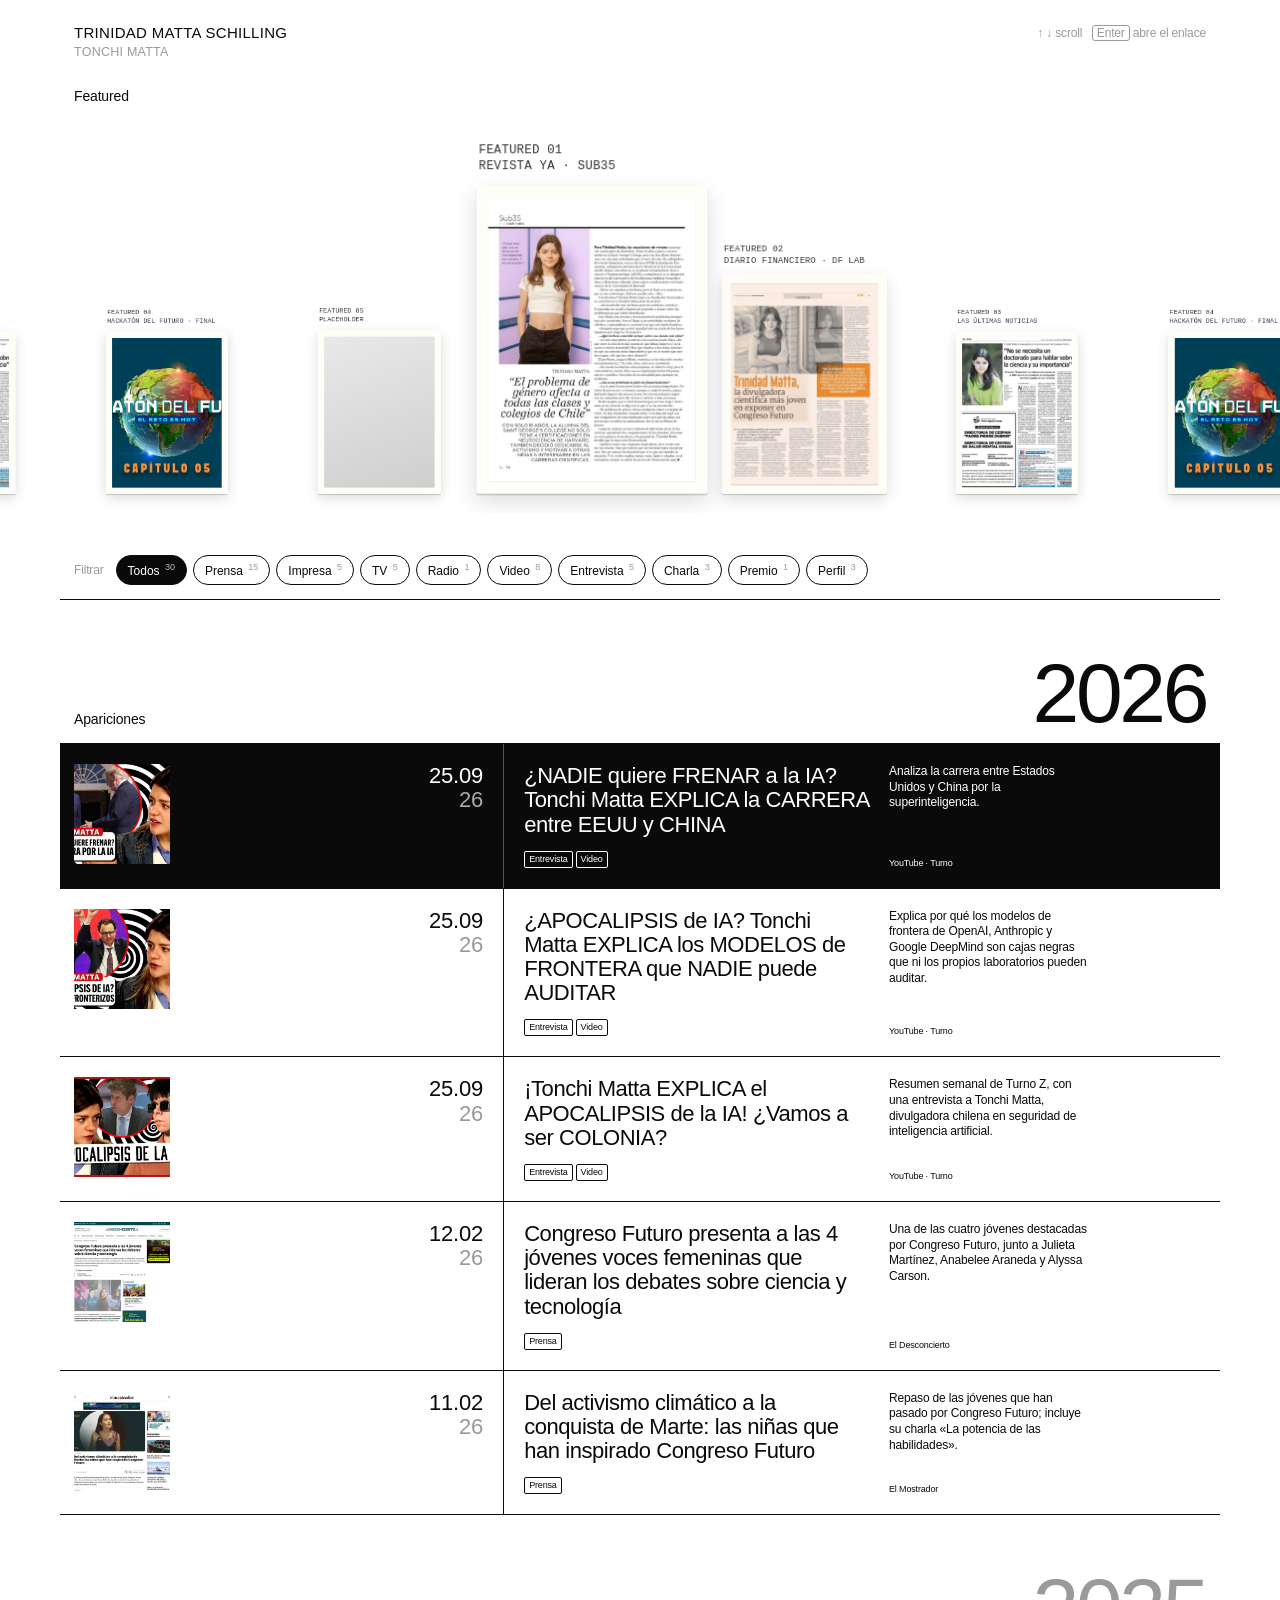
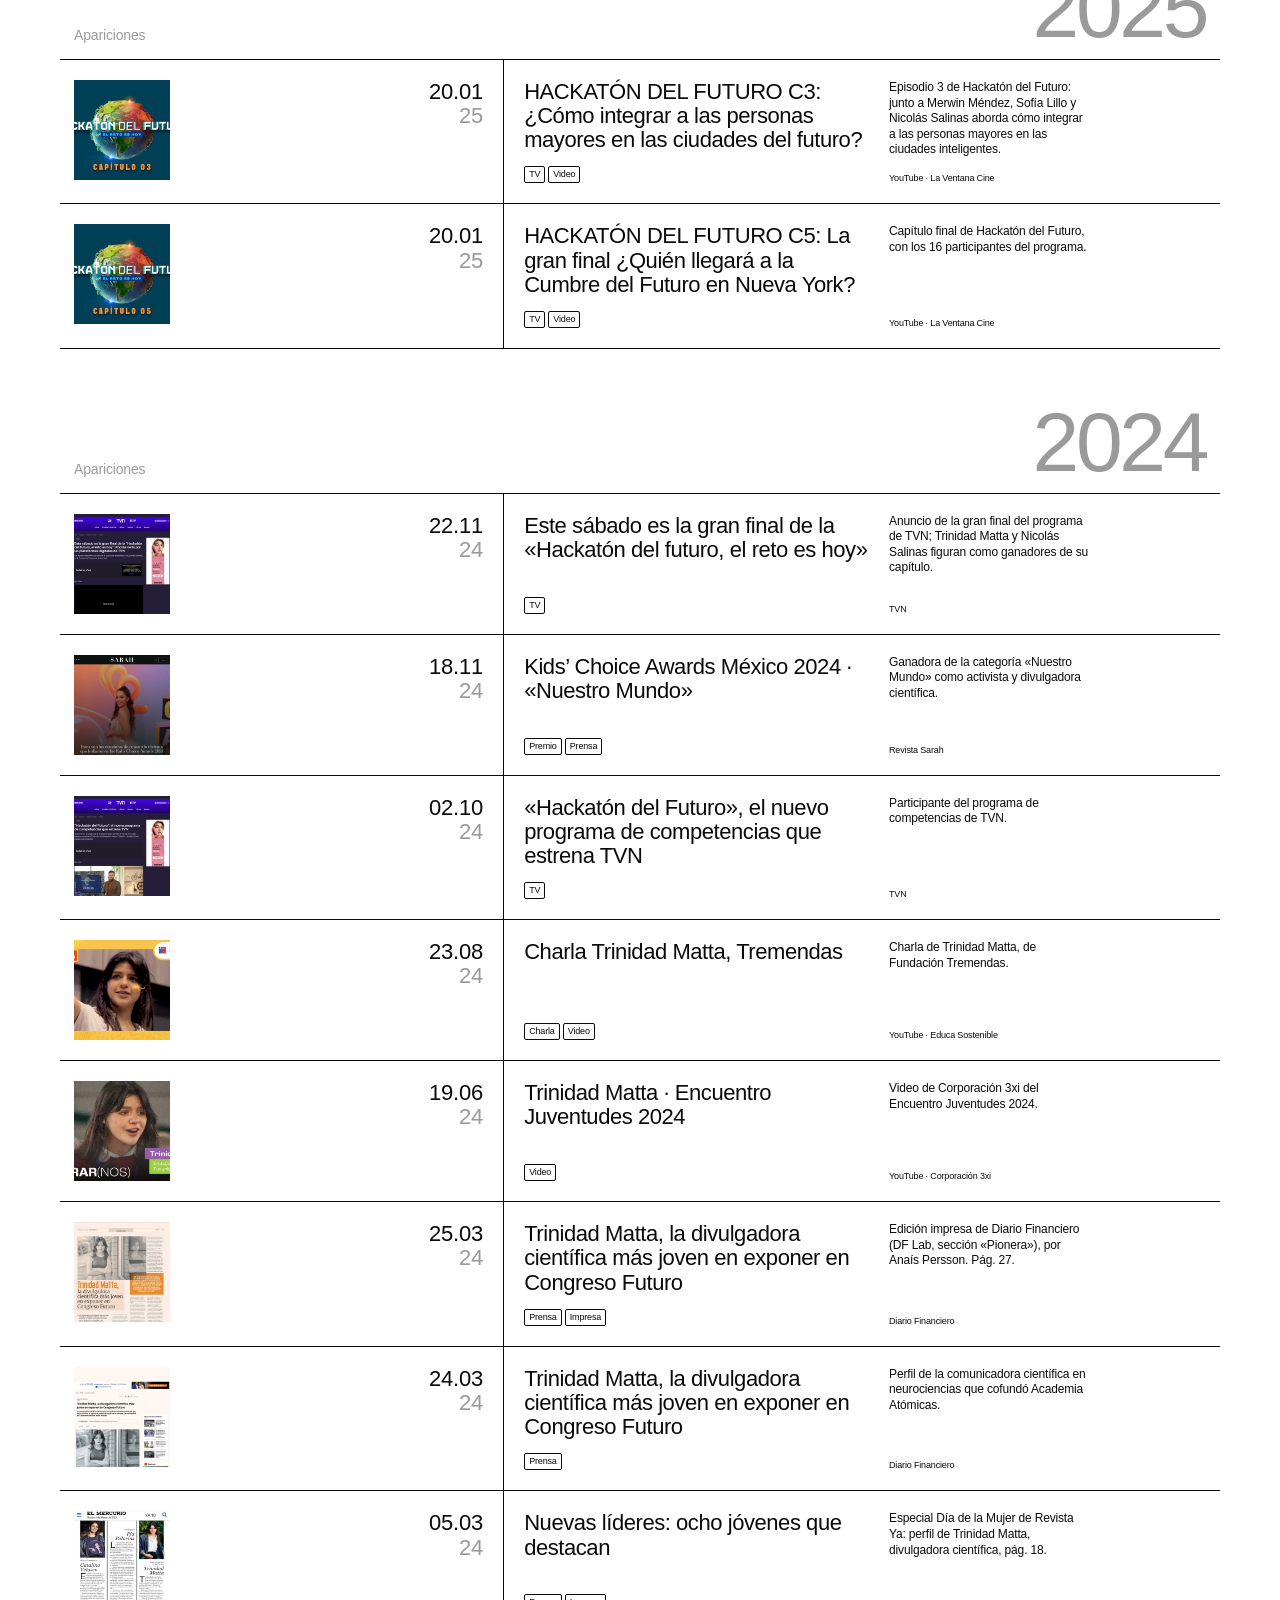
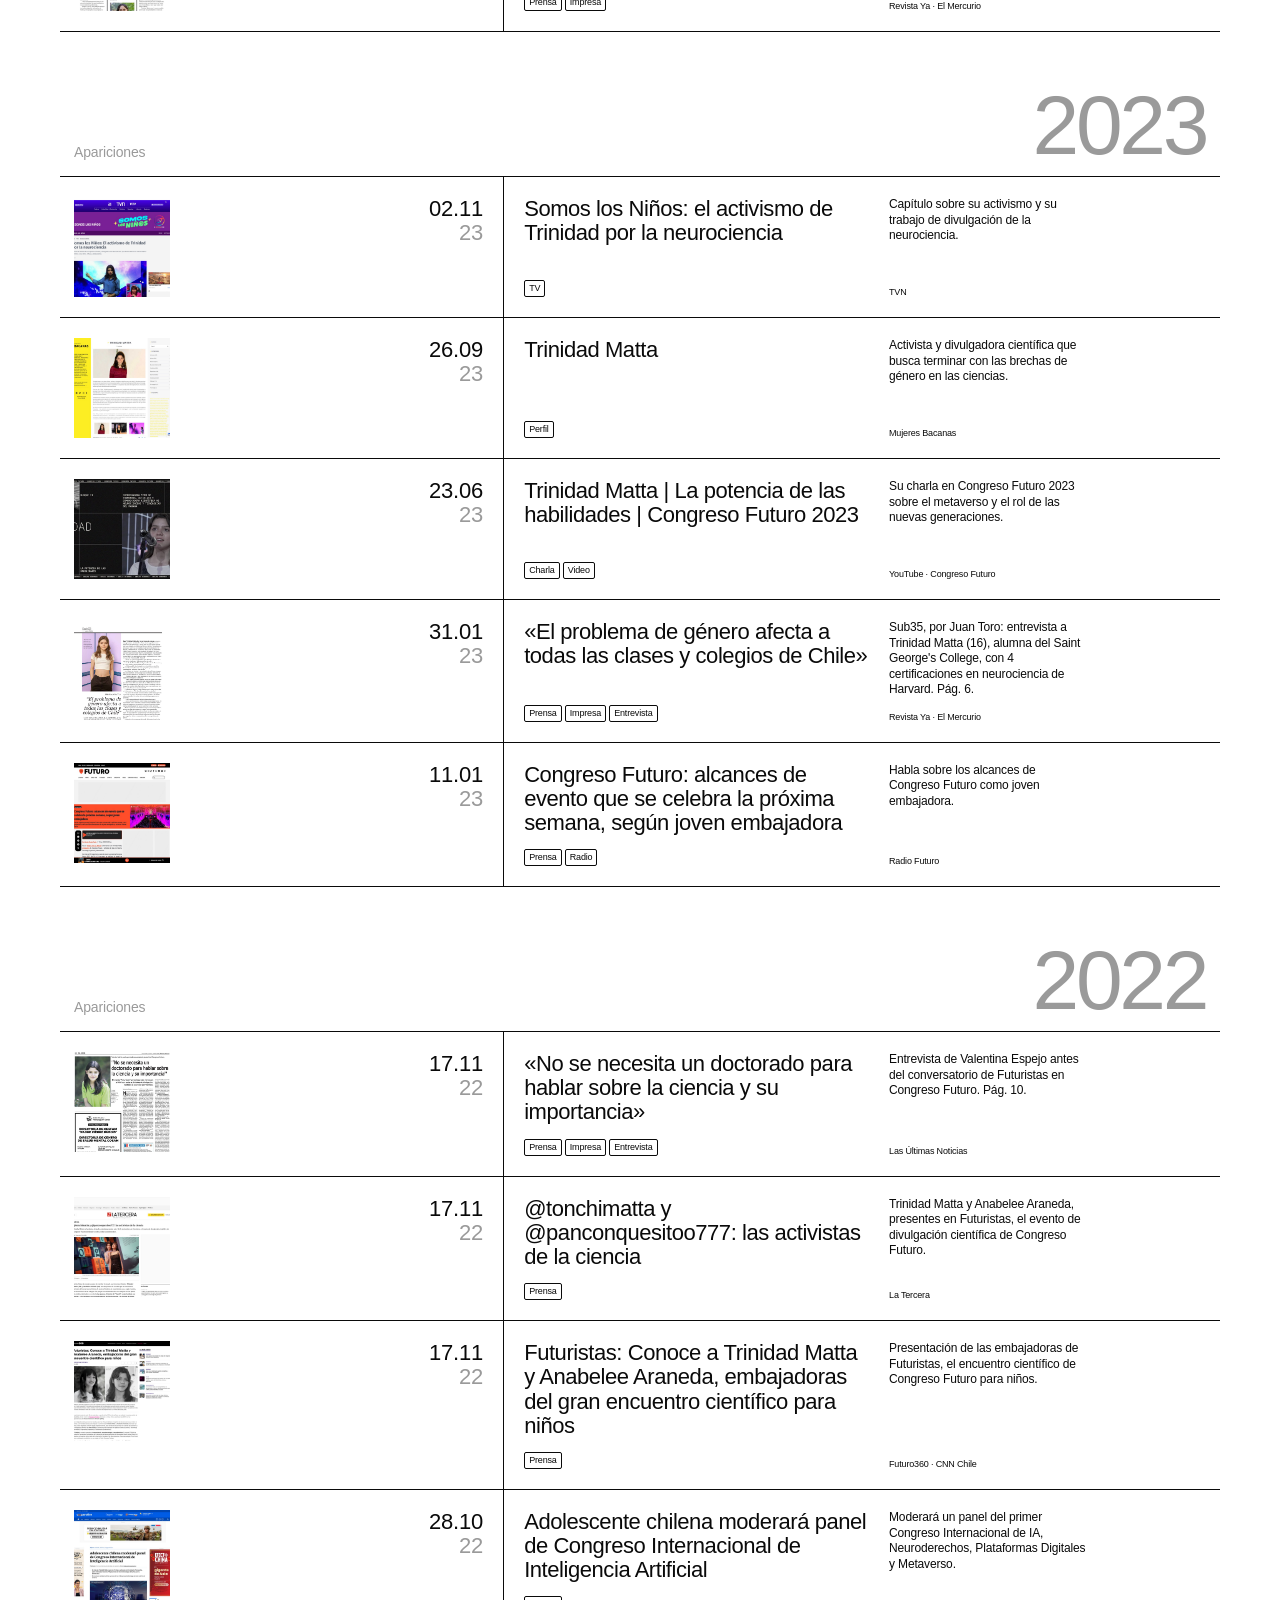
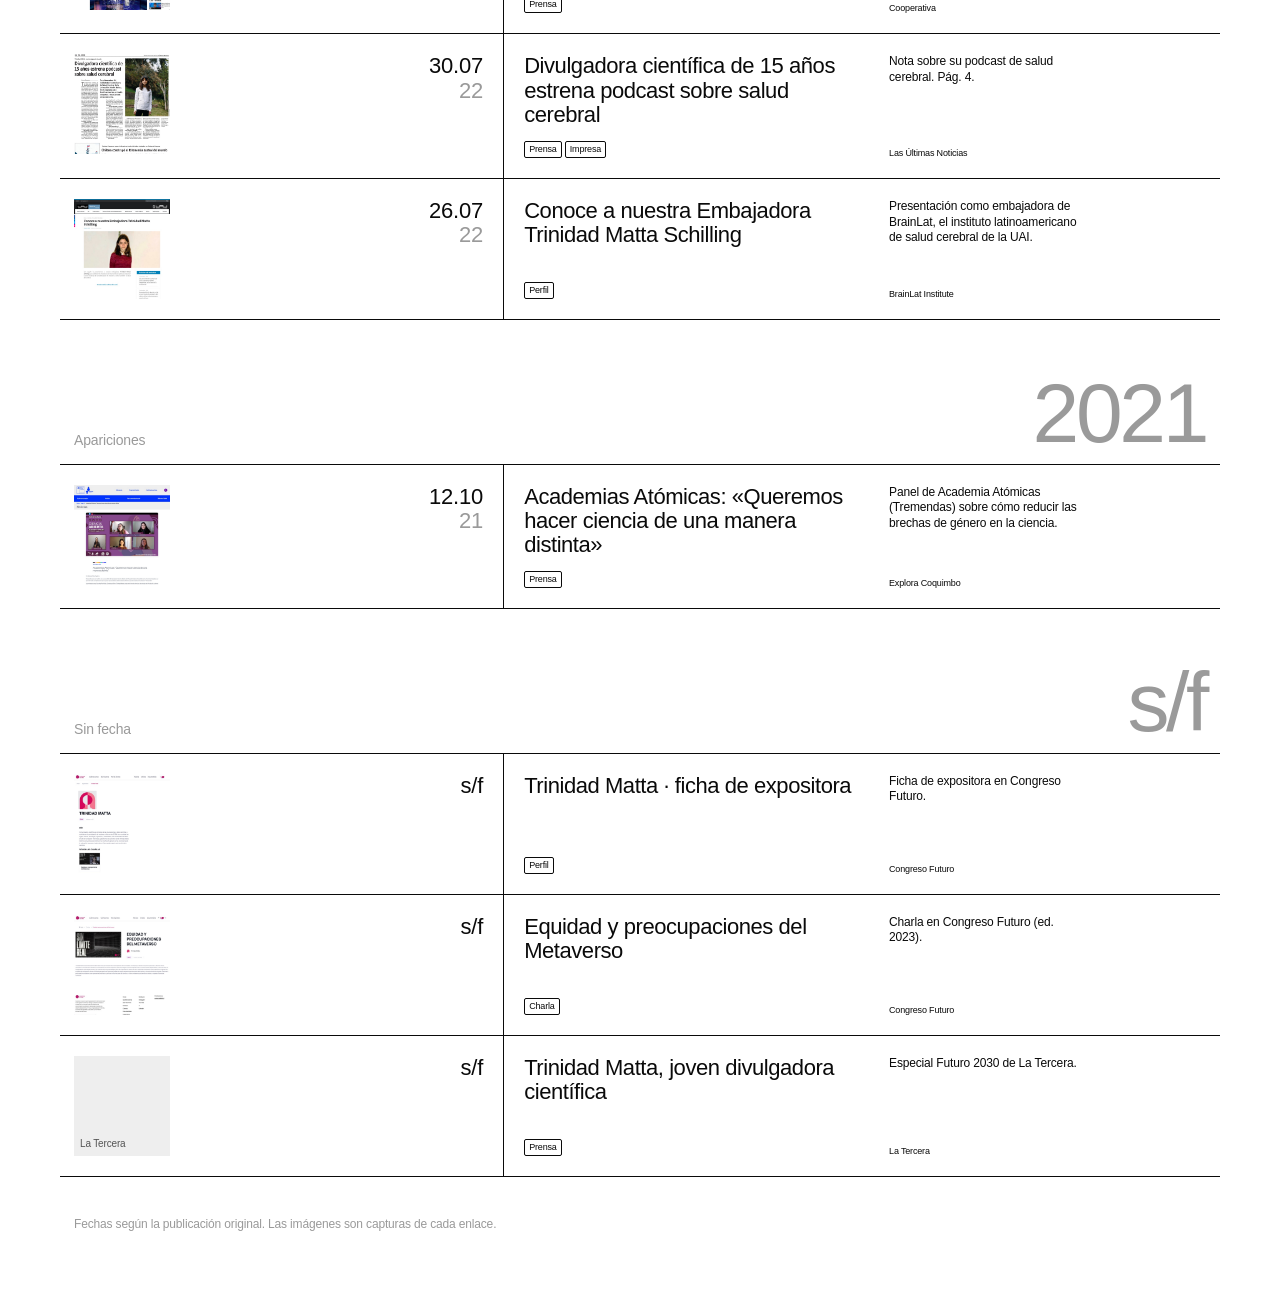
==== commit 1e275b13: "1/: add Diario Financiero print, Hackatón del Futuro (final), more featured Featured carousel now ha" ====
--- a/1/index.html
+++ b/1/index.html
@@ -107,21 +107,21 @@
   <div class="head">Featured</div>
   <div class="stage" id="stage">
       <div class="card" data-href="snapshots/ya-sub35-full.jpg"><span class="cap">FEATURED 01<br>Revista Ya · Sub35</span><div class="pc"><div class="pic"><img src="snapshots/ya-sub35.jpg" alt="Revista Ya · Sub35" draggable="false"></div></div></div>
-      <div class="card" data-i="1"><span class="cap">FEATURED 02<br>Placeholder</span><div class="pc"><div class="pic"></div></div></div>
-      <div class="card" data-i="2"><span class="cap">FEATURED 03<br>Placeholder</span><div class="pc"><div class="pic"></div></div></div>
-      <div class="card" data-i="3"><span class="cap">FEATURED 04<br>Placeholder</span><div class="pc"><div class="pic"></div></div></div>
+      <div class="card" data-href="snapshots/df-print-full.jpg"><span class="cap">FEATURED 02<br>Diario Financiero · DF Lab</span><div class="pc"><div class="pic"><img src="snapshots/df-print.jpg" alt="Diario Financiero · DF Lab" draggable="false"></div></div></div>
+      <div class="card" data-href="https://www.lun.com/Pages/NewsDetail.aspx?dt=2022-11-17&amp;SupplementId=0&amp;BodyID=0&amp;PaginaId=10&amp;r=w"><span class="cap">FEATURED 03<br>Las Últimas Noticias</span><div class="pc"><div class="pic"><img src="snapshots/lun-2022-11-17.jpg" alt="Las Últimas Noticias" draggable="false"></div></div></div>
+      <div class="card" data-href="https://www.youtube.com/watch?v=_YtIpXvLUzk"><span class="cap">FEATURED 04<br>Hackatón del Futuro · Final</span><div class="pc"><div class="pic"><img src="snapshots/yt-hackaton-c5.jpg" alt="Hackatón del Futuro · Final" draggable="false"></div></div></div>
       <div class="card" data-i="4"><span class="cap">FEATURED 05<br>Placeholder</span><div class="pc"><div class="pic"></div></div></div>
   </div>
 </div>
 
 <main>
   <nav class="filters" id="filters" aria-label="Filtrar apariciones"><span class="lbl">Filtrar</span>
-    <button type="button" class="chip on" data-f="todos">Todos <sup>27</sup></button>
-    <button type="button" class="chip" data-f="prensa">Prensa <sup>14</sup></button>
-    <button type="button" class="chip" data-f="impresa">Impresa <sup>4</sup></button>
-    <button type="button" class="chip" data-f="tv">TV <sup>3</sup></button>
+    <button type="button" class="chip on" data-f="todos">Todos <sup>30</sup></button>
+    <button type="button" class="chip" data-f="prensa">Prensa <sup>15</sup></button>
+    <button type="button" class="chip" data-f="impresa">Impresa <sup>5</sup></button>
+    <button type="button" class="chip" data-f="tv">TV <sup>5</sup></button>
     <button type="button" class="chip" data-f="radio">Radio <sup>1</sup></button>
-    <button type="button" class="chip" data-f="video">Video <sup>7</sup></button>
+    <button type="button" class="chip" data-f="video">Video <sup>8</sup></button>
     <button type="button" class="chip" data-f="entrevista">Entrevista <sup>5</sup></button>
     <button type="button" class="chip" data-f="charla">Charla <sup>3</sup></button>
     <button type="button" class="chip" data-f="premio">Premio <sup>1</sup></button>
@@ -162,9 +162,19 @@
       <div class="c2"><h3>HACKATÓN DEL FUTURO C3: ¿Cómo integrar a las personas mayores en las ciudades del futuro?</h3><div class="tags"><span class="tag">TV</span><span class="tag">Video</span></div></div>
       <div class="c3"><p>Episodio 3 de Hackatón del Futuro: junto a Merwin Méndez, Sofía Lillo y Nicolás Salinas aborda cómo integrar a las personas mayores en las ciudades inteligentes.</p><span class="src">YouTube · La Ventana Cine</span></div>
     </a>
+    <a class="row" href="https://www.youtube.com/watch?v=_YtIpXvLUzk" target="_blank" rel="noopener noreferrer" data-tags="tv video">
+      <div class="c1"><img src="snapshots/yt-hackaton-c5.jpg" alt="Captura de YouTube · La Ventana Cine" loading="lazy" width="192" height="200"><time class="date" datetime="2025-01-20"><span class="dm">20.01</span><span class="yy">25</span></time></div>
+      <div class="c2"><h3>HACKATÓN DEL FUTURO C5: La gran final ¿Quién llegará a la Cumbre del Futuro en Nueva York?</h3><div class="tags"><span class="tag">TV</span><span class="tag">Video</span></div></div>
+      <div class="c3"><p>Capítulo final de Hackatón del Futuro, con los 16 participantes del programa.</p><span class="src">YouTube · La Ventana Cine</span></div>
+    </a>
   </section>
   <section>
     <header class="year past"><span class="lbl">Apariciones</span><h2>2024</h2></header>
+    <a class="row" href="https://www.tvn.cl/programas/hackaton-del-futuro/noticias/este-sabado-es-la-gran-final-de-la-hackaton-del-futuro-el-reto-es-hoy" target="_blank" rel="noopener noreferrer" data-tags="tv">
+      <div class="c1"><img src="snapshots/tvn-final.jpg" alt="Captura de TVN" loading="lazy" width="192" height="200"><time class="date" datetime="2024-11-22"><span class="dm">22.11</span><span class="yy">24</span></time></div>
+      <div class="c2"><h3>Este sábado es la gran final de la «Hackatón del futuro, el reto es hoy»</h3><div class="tags"><span class="tag">TV</span></div></div>
+      <div class="c3"><p>Anuncio de la gran final del programa de TVN; Trinidad Matta y Nicolás Salinas figuran como ganadores de su capítulo.</p><span class="src">TVN</span></div>
+    </a>
     <a class="row" href="https://www.revistasarah.cl/estos-son-los-creadores-de-contenido-chilenos-que-brillaron-en-los-kids-choice-awards-2024/" target="_blank" rel="noopener noreferrer" data-tags="premio prensa">
       <div class="c1"><img src="snapshots/kca-sarah.jpg" alt="Captura de Revista Sarah" loading="lazy" width="192" height="200"><time class="date" datetime="2024-11-18"><span class="dm">18.11</span><span class="yy">24</span></time></div>
       <div class="c2"><h3>Kids’ Choice Awards México 2024 · «Nuestro Mundo»</h3><div class="tags"><span class="tag">Premio</span><span class="tag">Prensa</span></div></div>
@@ -184,6 +194,11 @@
       <div class="c1"><img src="snapshots/yt-3xi-juventudes.jpg" alt="Captura de YouTube · Corporación 3xi" loading="lazy" width="192" height="200"><time class="date" datetime="2024-06-19"><span class="dm">19.06</span><span class="yy">24</span></time></div>
       <div class="c2"><h3>Trinidad Matta · Encuentro Juventudes 2024</h3><div class="tags"><span class="tag">Video</span></div></div>
       <div class="c3"><p>Video de Corporación 3xi del Encuentro Juventudes 2024.</p><span class="src">YouTube · Corporación 3xi</span></div>
+    </a>
+    <a class="row" href="snapshots/df-print-full.jpg" target="_blank" rel="noopener noreferrer" data-tags="prensa impresa">
+      <div class="c1"><img src="snapshots/df-print.jpg" alt="Captura de Diario Financiero" loading="lazy" width="192" height="200"><time class="date" datetime="2024-03-25"><span class="dm">25.03</span><span class="yy">24</span></time></div>
+      <div class="c2"><h3>Trinidad Matta, la divulgadora científica más joven en exponer en Congreso Futuro</h3><div class="tags"><span class="tag">Prensa</span><span class="tag">Impresa</span></div></div>
+      <div class="c3"><p>Edición impresa de Diario Financiero (DF Lab, sección «Pionera»), por Anaís Persson. Pág. 27.</p><span class="src">Diario Financiero</span></div>
     </a>
     <a class="row" href="https://www.df.cl/df-lab/innovacion-y-startups/trinidad-matta-la-divulgadora-cientifica-mas-joven-en-exponer-en" target="_blank" rel="noopener noreferrer" data-tags="prensa">
       <div class="c1"><img src="snapshots/df.jpg" alt="Captura de Diario Financiero" loading="lazy" width="192" height="200"><time class="date" datetime="2024-03-24"><span class="dm">24.03</span><span class="yy">24</span></time></div>
